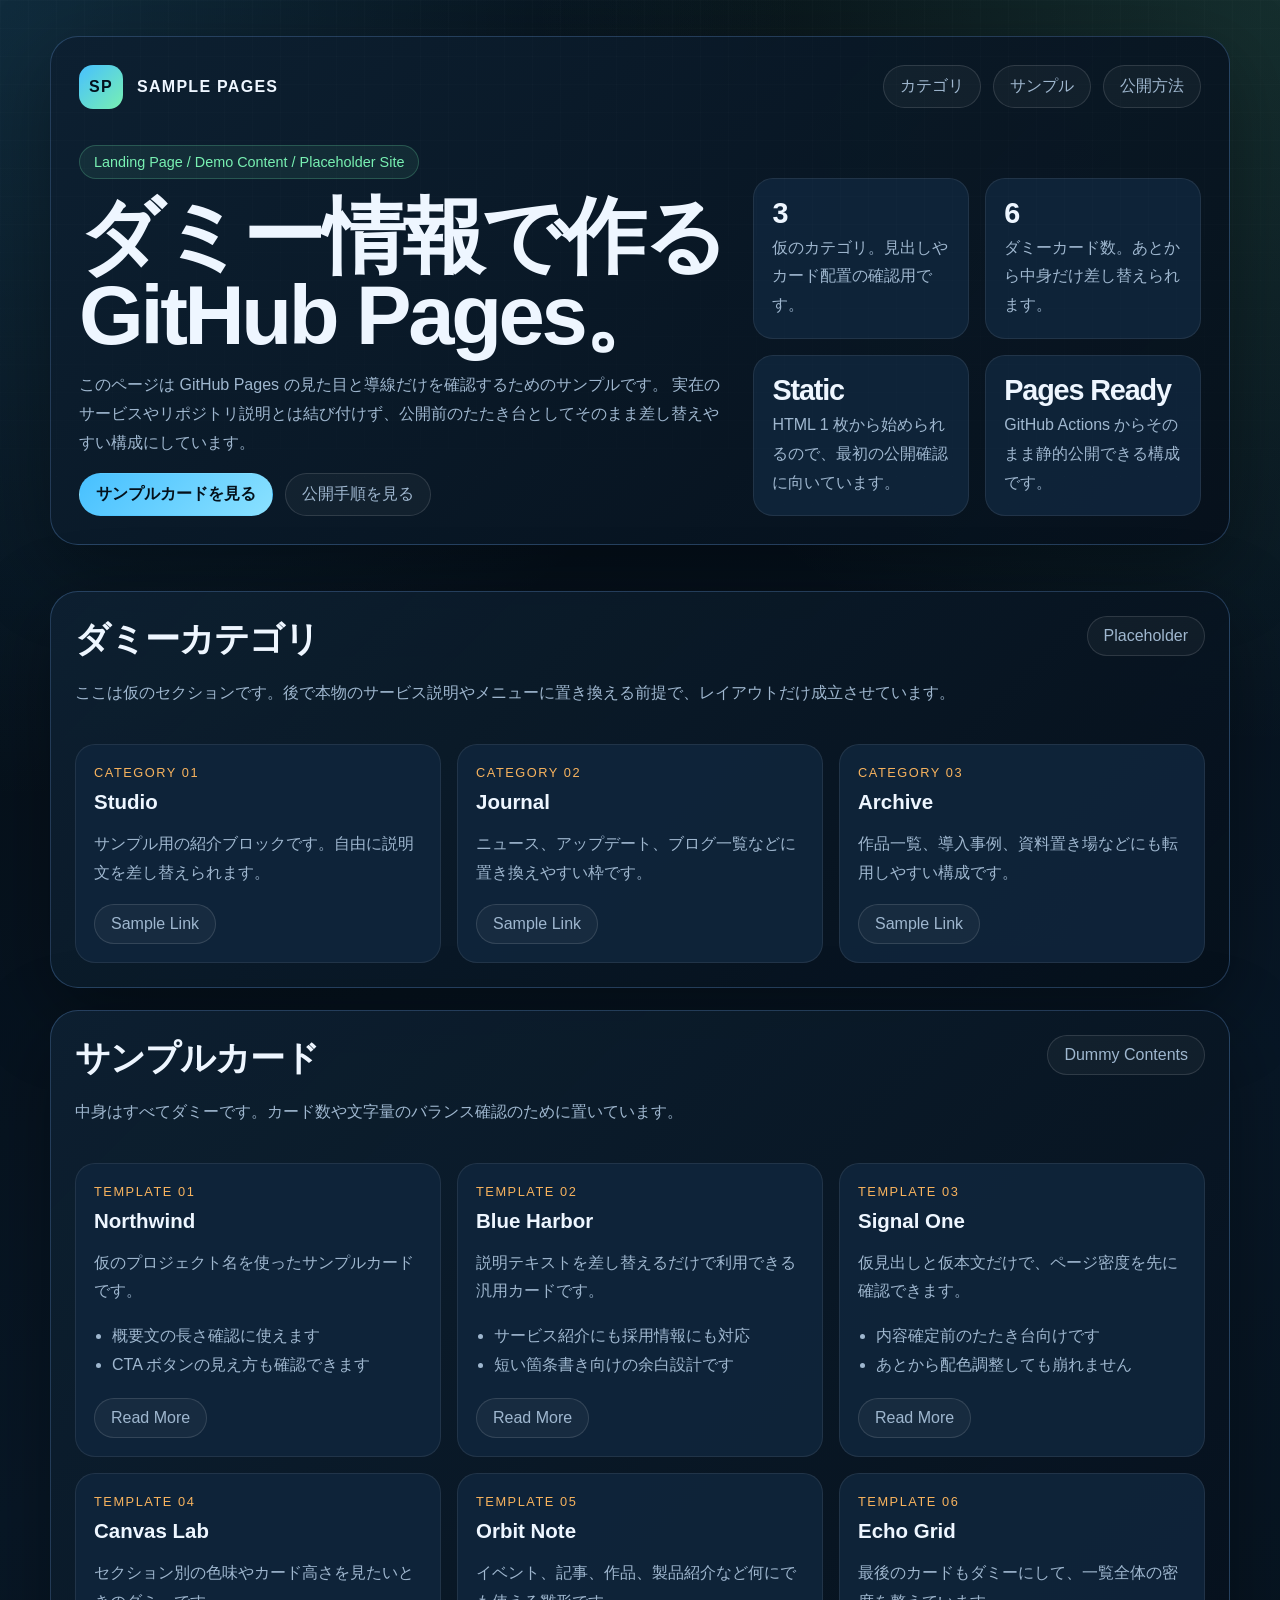
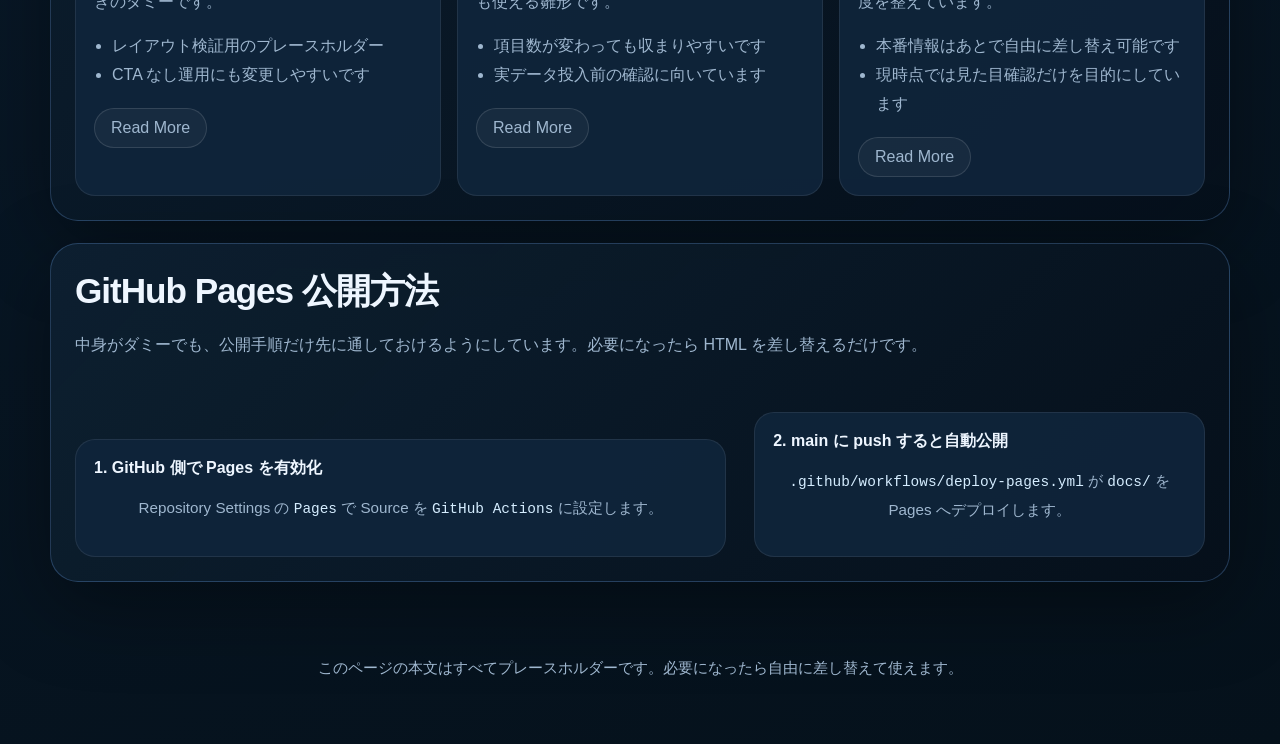
==== docs/index.html @ eaed003b "Deploy docs-only Pages artifact" ====
<!DOCTYPE html>
<html lang="ja">
<head>
  <meta charset="UTF-8">
  <meta name="viewport" content="width=device-width, initial-scale=1">
  <title>Sample Pages Site</title>
  <meta name="description" content="ダミー情報で構成したサンプル GitHub Pages">
  <style>
    :root {
      --bg: #07131f;
      --panel: rgba(10, 24, 39, 0.82);
      --panel-strong: rgba(15, 36, 58, 0.95);
      --line: rgba(120, 181, 255, 0.25);
      --text: #eef6ff;
      --muted: #9fb7cf;
      --primary: #47c0ff;
      --lime: #78f0b2;
      --amber: #f8b35e;
      --shadow: 0 24px 80px rgba(0, 0, 0, 0.35);
      --radius: 22px;
      --max: 1180px;
    }

    * { box-sizing: border-box; }
    html { scroll-behavior: smooth; }

    body {
      margin: 0;
      font-family: "Segoe UI", "Hiragino Sans", "Yu Gothic UI", sans-serif;
      color: var(--text);
      background:
        radial-gradient(circle at top left, rgba(71, 192, 255, 0.18), transparent 30%),
        radial-gradient(circle at top right, rgba(120, 240, 178, 0.14), transparent 28%),
        linear-gradient(160deg, #040b12 0%, #081726 54%, #05111b 100%);
      min-height: 100vh;
    }

    body::before {
      content: "";
      position: fixed;
      inset: 0;
      background-image:
        linear-gradient(rgba(255, 255, 255, 0.03) 1px, transparent 1px),
        linear-gradient(90deg, rgba(255, 255, 255, 0.03) 1px, transparent 1px);
      background-size: 28px 28px;
      mask-image: linear-gradient(to bottom, rgba(0, 0, 0, 0.45), transparent 85%);
      pointer-events: none;
    }

    a {
      color: inherit;
      text-decoration: none;
    }

    .wrap {
      width: min(calc(100% - 32px), var(--max));
      margin: 0 auto;
    }

    .hero {
      padding: 36px 0 24px;
    }

    .hero-shell,
    .section-card {
      border: 1px solid var(--line);
      border-radius: 28px;
      background: linear-gradient(135deg, rgba(13, 32, 49, 0.96), rgba(6, 16, 27, 0.9));
      box-shadow: var(--shadow);
      overflow: hidden;
    }

    .hero-shell {
      padding: 28px;
    }

    .nav,
    .section-head {
      display: flex;
      justify-content: space-between;
      gap: 16px;
      align-items: flex-start;
    }

    .brand {
      display: flex;
      align-items: center;
      gap: 14px;
      font-weight: 700;
      letter-spacing: 0.08em;
      text-transform: uppercase;
    }

    .brand-mark {
      width: 44px;
      height: 44px;
      border-radius: 14px;
      display: grid;
      place-items: center;
      background: linear-gradient(135deg, var(--primary), var(--lime));
      color: #03111d;
    }

    .nav-links,
    .hero-actions {
      display: flex;
      flex-wrap: wrap;
      gap: 12px;
    }

    .pill,
    .button,
    .card-link {
      display: inline-flex;
      align-items: center;
      gap: 8px;
      border: 1px solid rgba(255, 255, 255, 0.12);
      border-radius: 999px;
      padding: 10px 16px;
      color: var(--muted);
      background: rgba(255, 255, 255, 0.04);
    }

    .button.primary {
      color: #04111b;
      font-weight: 700;
      background: linear-gradient(135deg, var(--primary), #8ae1ff);
      border-color: transparent;
    }

    .hero-grid,
    .publish-grid {
      display: grid;
      grid-template-columns: 1.3fr 0.9fr;
      gap: 28px;
      align-items: end;
      margin-top: 36px;
    }

    .eyebrow {
      display: inline-flex;
      align-items: center;
      border: 1px solid rgba(120, 240, 178, 0.22);
      border-radius: 999px;
      padding: 8px 14px;
      color: var(--lime);
      background: rgba(120, 240, 178, 0.08);
      font-size: 0.9rem;
    }

    h1 {
      margin: 18px 0 14px;
      font-size: clamp(2.6rem, 7vw, 5.2rem);
      line-height: 0.95;
      letter-spacing: -0.04em;
    }

    h2 {
      margin: 0 0 8px;
      font-size: clamp(1.6rem, 3vw, 2.2rem);
      letter-spacing: -0.03em;
    }

    .lead,
    .section-head p,
    .metric span,
    .card p,
    .card li,
    .footer-note {
      color: var(--muted);
      line-height: 1.8;
    }

    .metrics,
    .card-grid {
      display: grid;
      gap: 16px;
    }

    .metrics {
      grid-template-columns: repeat(2, minmax(0, 1fr));
    }

    .metric,
    .card,
    .publish-step {
      border-radius: 20px;
      padding: 18px;
      border: 1px solid rgba(255, 255, 255, 0.08);
      background: var(--panel-strong);
    }

    .metric strong {
      display: block;
      font-size: 1.8rem;
      letter-spacing: -0.04em;
      margin-bottom: 4px;
    }

    main {
      padding-bottom: 56px;
    }

    section {
      margin-top: 22px;
    }

    .section-card {
      padding: 24px;
    }

    .card-grid {
      grid-template-columns: repeat(3, minmax(0, 1fr));
      margin-top: 20px;
    }

    .label {
      display: inline-block;
      margin-bottom: 10px;
      color: var(--amber);
      font-size: 0.8rem;
      letter-spacing: 0.12em;
      text-transform: uppercase;
    }

    .card h3 {
      margin: 0 0 10px;
      font-size: 1.28rem;
    }

    .card ul {
      margin: 0 0 18px;
      padding-left: 18px;
    }

    footer {
      padding: 0 0 48px;
    }

    .footer-note {
      text-align: center;
      font-size: 0.95rem;
    }

    code {
      font-family: Consolas, "Courier New", monospace;
      font-size: 0.95em;
      color: #d5edff;
    }

    @media (max-width: 980px) {
      .hero-grid,
      .publish-grid,
      .card-grid {
        grid-template-columns: 1fr;
      }
    }

    @media (max-width: 640px) {
      .wrap {
        width: min(calc(100% - 20px), var(--max));
      }

      .hero-shell,
      .section-card {
        padding: 20px;
      }

      .metrics {
        grid-template-columns: 1fr;
      }

      .nav,
      .section-head {
        flex-direction: column;
      }
    }
  </style>
</head>
<body>
  <header class="hero">
    <div class="wrap">
      <div class="hero-shell">
        <div class="nav">
          <div class="brand">
            <div class="brand-mark">SP</div>
            <div>Sample Pages</div>
          </div>
          <div class="nav-links">
            <a class="pill" href="#categories">カテゴリ</a>
            <a class="pill" href="#samples">サンプル</a>
            <a class="pill" href="#publish">公開方法</a>
          </div>
        </div>
        <div class="hero-grid">
          <div>
            <div class="eyebrow">Landing Page / Demo Content / Placeholder Site</div>
            <h1>ダミー情報で作る<br>GitHub Pages。</h1>
            <p class="lead">
              このページは GitHub Pages の見た目と導線だけを確認するためのサンプルです。
              実在のサービスやリポジトリ説明とは結び付けず、公開前のたたき台としてそのまま差し替えやすい構成にしています。
            </p>
            <div class="hero-actions">
              <a class="button primary" href="#samples">サンプルカードを見る</a>
              <a class="button" href="#publish">公開手順を見る</a>
            </div>
          </div>
          <div class="metrics">
            <div class="metric">
              <strong>3</strong>
              <span>仮のカテゴリ。見出しやカード配置の確認用です。</span>
            </div>
            <div class="metric">
              <strong>6</strong>
              <span>ダミーカード数。あとから中身だけ差し替えられます。</span>
            </div>
            <div class="metric">
              <strong>Static</strong>
              <span>HTML 1 枚から始められるので、最初の公開確認に向いています。</span>
            </div>
            <div class="metric">
              <strong>Pages Ready</strong>
              <span>GitHub Actions からそのまま静的公開できる構成です。</span>
            </div>
          </div>
        </div>
      </div>
    </div>
  </header>

  <main class="wrap">
    <section id="categories">
      <div class="section-card">
        <div class="section-head">
          <div>
            <h2>ダミーカテゴリ</h2>
            <p>ここは仮のセクションです。後で本物のサービス説明やメニューに置き換える前提で、レイアウトだけ成立させています。</p>
          </div>
          <span class="pill">Placeholder</span>
        </div>
        <div class="card-grid">
          <article class="card">
            <span class="label">Category 01</span>
            <h3>Studio</h3>
            <p>サンプル用の紹介ブロックです。自由に説明文を差し替えられます。</p>
            <span class="card-link">Sample Link</span>
          </article>
          <article class="card">
            <span class="label">Category 02</span>
            <h3>Journal</h3>
            <p>ニュース、アップデート、ブログ一覧などに置き換えやすい枠です。</p>
            <span class="card-link">Sample Link</span>
          </article>
          <article class="card">
            <span class="label">Category 03</span>
            <h3>Archive</h3>
            <p>作品一覧、導入事例、資料置き場などにも転用しやすい構成です。</p>
            <span class="card-link">Sample Link</span>
          </article>
        </div>
      </div>
    </section>

    <section id="samples">
      <div class="section-card">
        <div class="section-head">
          <div>
            <h2>サンプルカード</h2>
            <p>中身はすべてダミーです。カード数や文字量のバランス確認のために置いています。</p>
          </div>
          <span class="pill">Dummy Contents</span>
        </div>
        <div class="card-grid">
          <article class="card">
            <span class="label">Template 01</span>
            <h3>Northwind</h3>
            <p>仮のプロジェクト名を使ったサンプルカードです。</p>
            <ul>
              <li>概要文の長さ確認に使えます</li>
              <li>CTA ボタンの見え方も確認できます</li>
            </ul>
            <span class="card-link">Read More</span>
          </article>
          <article class="card">
            <span class="label">Template 02</span>
            <h3>Blue Harbor</h3>
            <p>説明テキストを差し替えるだけで利用できる汎用カードです。</p>
            <ul>
              <li>サービス紹介にも採用情報にも対応</li>
              <li>短い箇条書き向けの余白設計です</li>
            </ul>
            <span class="card-link">Read More</span>
          </article>
          <article class="card">
            <span class="label">Template 03</span>
            <h3>Signal One</h3>
            <p>仮見出しと仮本文だけで、ページ密度を先に確認できます。</p>
            <ul>
              <li>内容確定前のたたき台向けです</li>
              <li>あとから配色調整しても崩れません</li>
            </ul>
            <span class="card-link">Read More</span>
          </article>
          <article class="card">
            <span class="label">Template 04</span>
            <h3>Canvas Lab</h3>
            <p>セクション別の色味やカード高さを見たいときのダミーです。</p>
            <ul>
              <li>レイアウト検証用のプレースホルダー</li>
              <li>CTA なし運用にも変更しやすいです</li>
            </ul>
            <span class="card-link">Read More</span>
          </article>
          <article class="card">
            <span class="label">Template 05</span>
            <h3>Orbit Note</h3>
            <p>イベント、記事、作品、製品紹介など何にでも使える雛形です。</p>
            <ul>
              <li>項目数が変わっても収まりやすいです</li>
              <li>実データ投入前の確認に向いています</li>
            </ul>
            <span class="card-link">Read More</span>
          </article>
          <article class="card">
            <span class="label">Template 06</span>
            <h3>Echo Grid</h3>
            <p>最後のカードもダミーにして、一覧全体の密度を整えています。</p>
            <ul>
              <li>本番情報はあとで自由に差し替え可能です</li>
              <li>現時点では見た目確認だけを目的にしています</li>
            </ul>
            <span class="card-link">Read More</span>
          </article>
        </div>
      </div>
    </section>

    <section id="publish">
      <div class="section-card">
        <div class="section-head">
          <div>
            <h2>GitHub Pages 公開方法</h2>
            <p>中身がダミーでも、公開手順だけ先に通しておけるようにしています。必要になったら HTML を差し替えるだけです。</p>
          </div>
        </div>
        <div class="publish-grid">
          <article class="publish-step">
            <strong>1. GitHub 側で Pages を有効化</strong>
            <p class="footer-note">
              Repository Settings の <code>Pages</code> で Source を
              <code>GitHub Actions</code> に設定します。
            </p>
          </article>
          <article class="publish-step">
            <strong>2. main に push すると自動公開</strong>
            <p class="footer-note">
              <code>.github/workflows/deploy-pages.yml</code> が <code>docs/</code> を
              Pages へデプロイします。
            </p>
          </article>
        </div>
      </div>
    </section>
  </main>

  <footer class="wrap">
    <p class="footer-note">
      このページの本文はすべてプレースホルダーです。必要になったら自由に差し替えて使えます。
    </p>
  </footer>
</body>
</html>
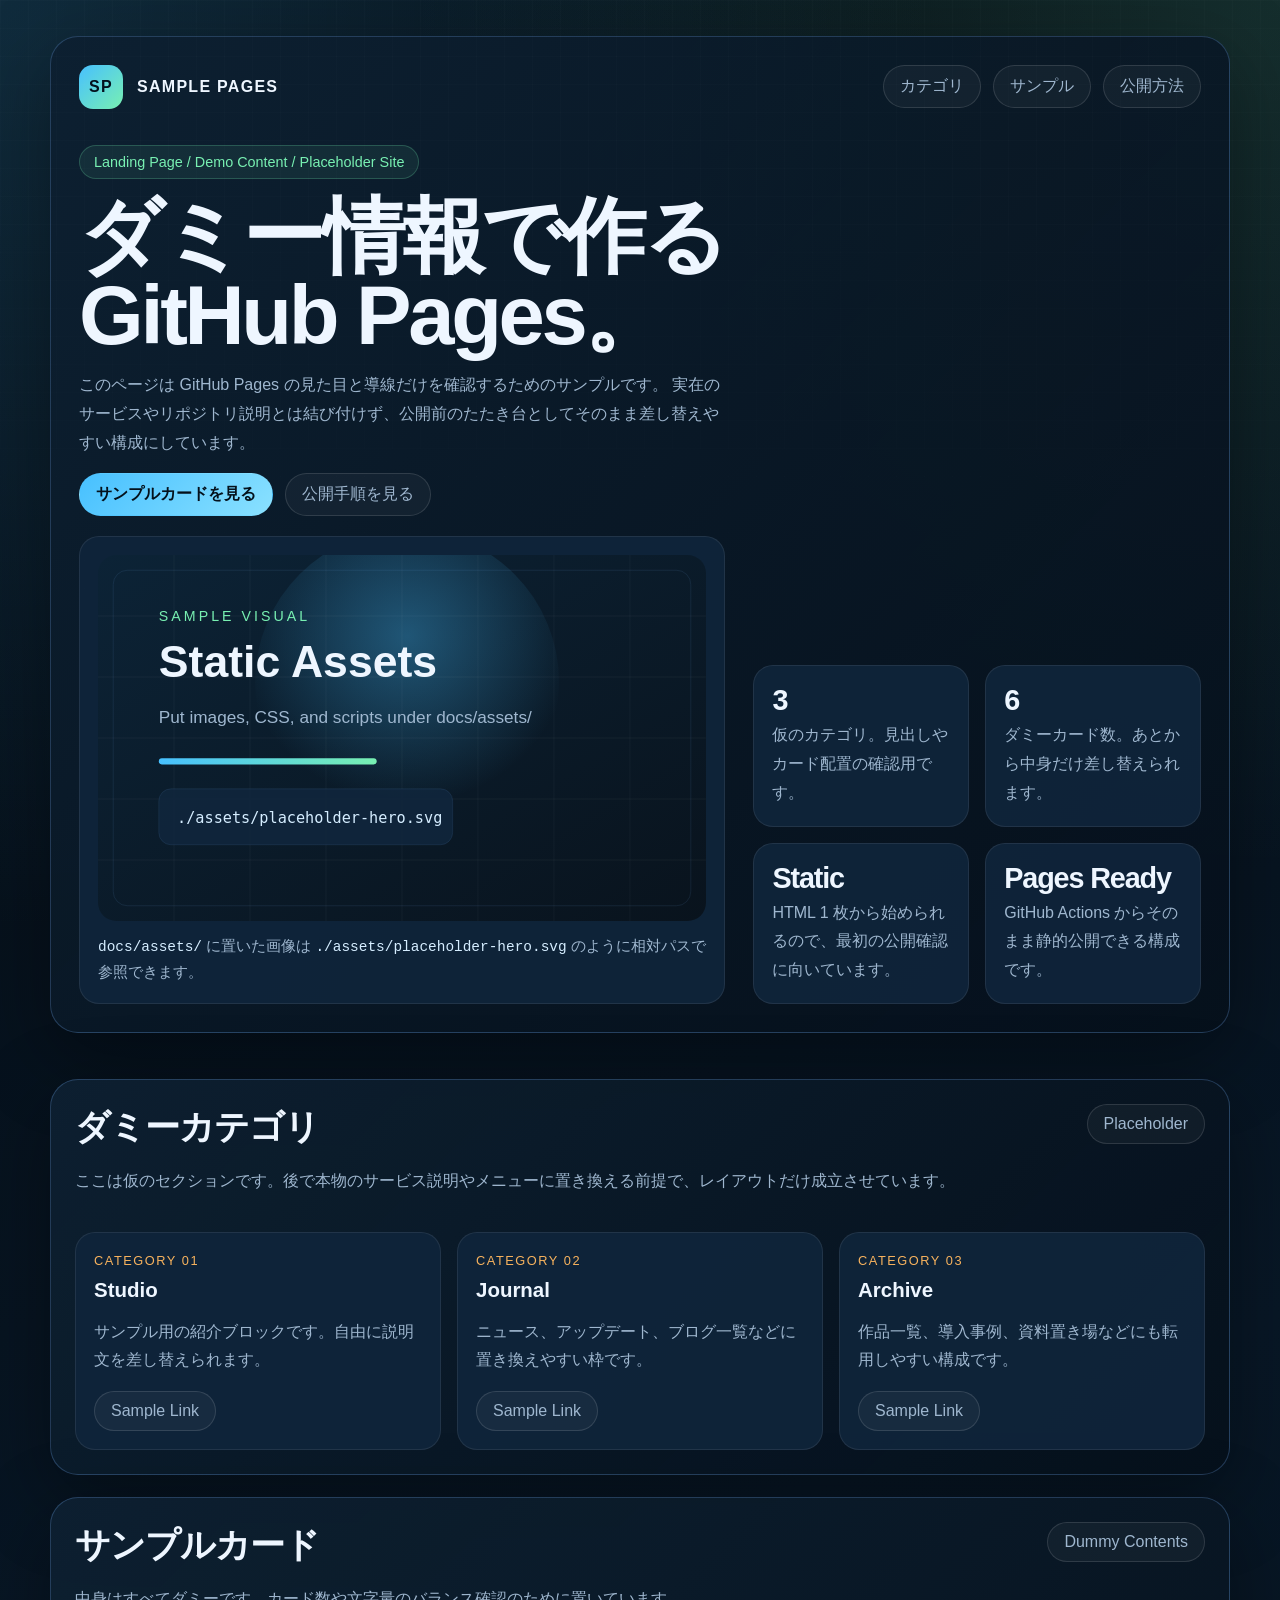
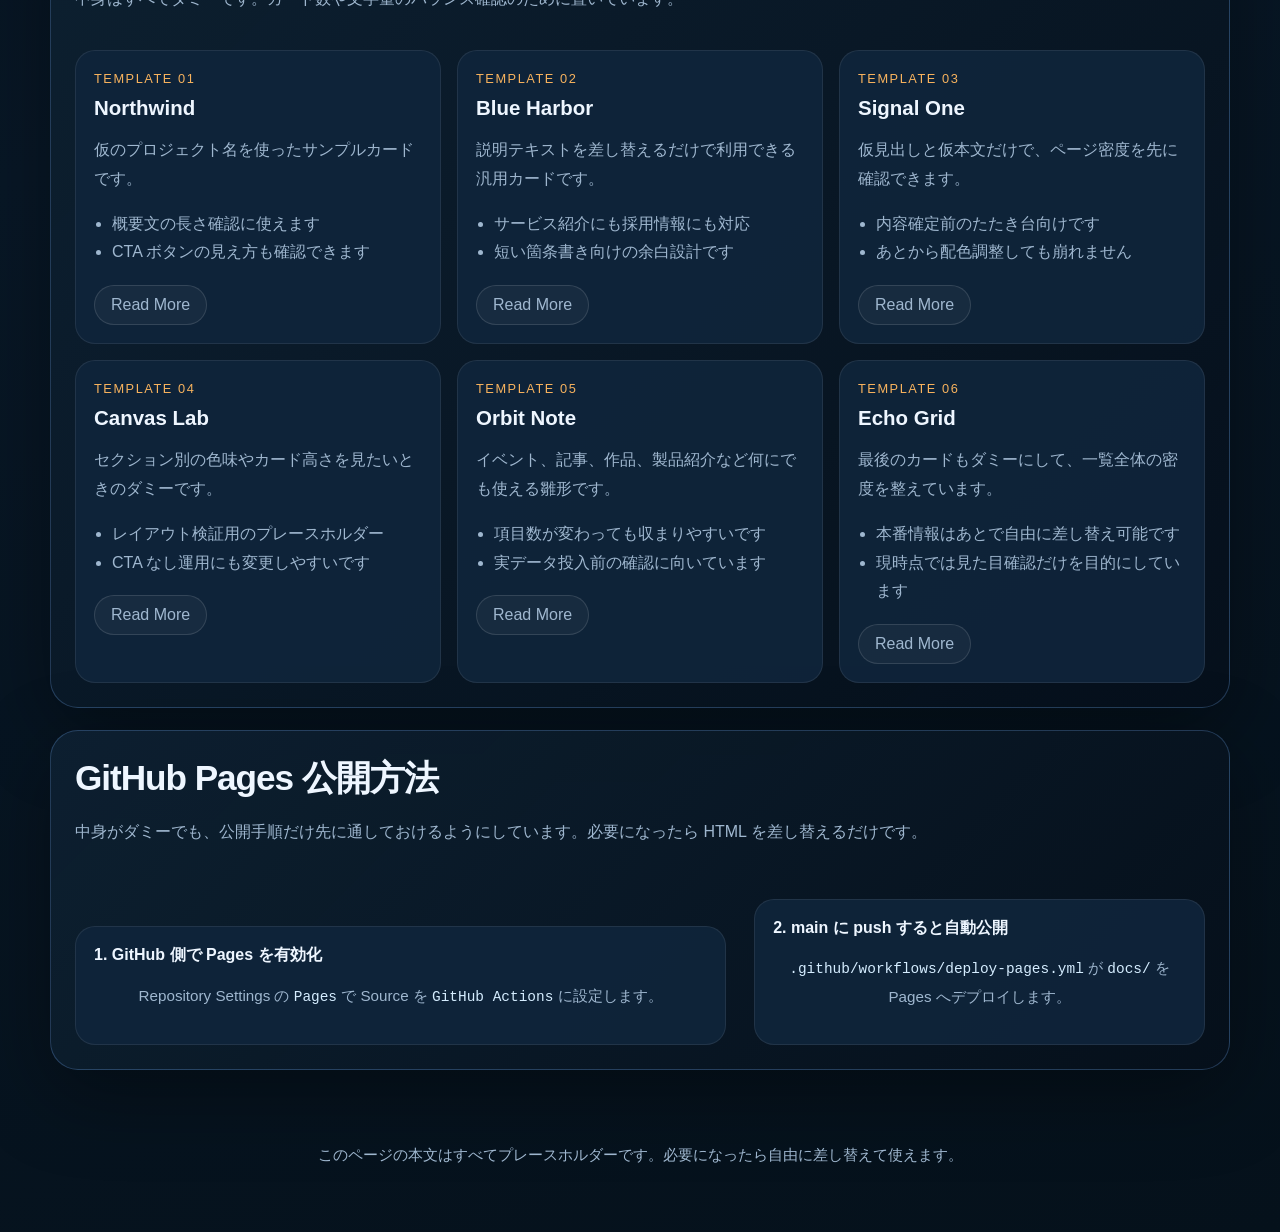
==== commit 015d33cd: "Organize Pages assets under docs assets" ====
--- a/docs/index.html
+++ b/docs/index.html
@@ -5,277 +5,7 @@
   <meta name="viewport" content="width=device-width, initial-scale=1">
   <title>Sample Pages Site</title>
   <meta name="description" content="ダミー情報で構成したサンプル GitHub Pages">
-  <style>
-    :root {
-      --bg: #07131f;
-      --panel: rgba(10, 24, 39, 0.82);
-      --panel-strong: rgba(15, 36, 58, 0.95);
-      --line: rgba(120, 181, 255, 0.25);
-      --text: #eef6ff;
-      --muted: #9fb7cf;
-      --primary: #47c0ff;
-      --lime: #78f0b2;
-      --amber: #f8b35e;
-      --shadow: 0 24px 80px rgba(0, 0, 0, 0.35);
-      --radius: 22px;
-      --max: 1180px;
-    }
-
-    * { box-sizing: border-box; }
-    html { scroll-behavior: smooth; }
-
-    body {
-      margin: 0;
-      font-family: "Segoe UI", "Hiragino Sans", "Yu Gothic UI", sans-serif;
-      color: var(--text);
-      background:
-        radial-gradient(circle at top left, rgba(71, 192, 255, 0.18), transparent 30%),
-        radial-gradient(circle at top right, rgba(120, 240, 178, 0.14), transparent 28%),
-        linear-gradient(160deg, #040b12 0%, #081726 54%, #05111b 100%);
-      min-height: 100vh;
-    }
-
-    body::before {
-      content: "";
-      position: fixed;
-      inset: 0;
-      background-image:
-        linear-gradient(rgba(255, 255, 255, 0.03) 1px, transparent 1px),
-        linear-gradient(90deg, rgba(255, 255, 255, 0.03) 1px, transparent 1px);
-      background-size: 28px 28px;
-      mask-image: linear-gradient(to bottom, rgba(0, 0, 0, 0.45), transparent 85%);
-      pointer-events: none;
-    }
-
-    a {
-      color: inherit;
-      text-decoration: none;
-    }
-
-    .wrap {
-      width: min(calc(100% - 32px), var(--max));
-      margin: 0 auto;
-    }
-
-    .hero {
-      padding: 36px 0 24px;
-    }
-
-    .hero-shell,
-    .section-card {
-      border: 1px solid var(--line);
-      border-radius: 28px;
-      background: linear-gradient(135deg, rgba(13, 32, 49, 0.96), rgba(6, 16, 27, 0.9));
-      box-shadow: var(--shadow);
-      overflow: hidden;
-    }
-
-    .hero-shell {
-      padding: 28px;
-    }
-
-    .nav,
-    .section-head {
-      display: flex;
-      justify-content: space-between;
-      gap: 16px;
-      align-items: flex-start;
-    }
-
-    .brand {
-      display: flex;
-      align-items: center;
-      gap: 14px;
-      font-weight: 700;
-      letter-spacing: 0.08em;
-      text-transform: uppercase;
-    }
-
-    .brand-mark {
-      width: 44px;
-      height: 44px;
-      border-radius: 14px;
-      display: grid;
-      place-items: center;
-      background: linear-gradient(135deg, var(--primary), var(--lime));
-      color: #03111d;
-    }
-
-    .nav-links,
-    .hero-actions {
-      display: flex;
-      flex-wrap: wrap;
-      gap: 12px;
-    }
-
-    .pill,
-    .button,
-    .card-link {
-      display: inline-flex;
-      align-items: center;
-      gap: 8px;
-      border: 1px solid rgba(255, 255, 255, 0.12);
-      border-radius: 999px;
-      padding: 10px 16px;
-      color: var(--muted);
-      background: rgba(255, 255, 255, 0.04);
-    }
-
-    .button.primary {
-      color: #04111b;
-      font-weight: 700;
-      background: linear-gradient(135deg, var(--primary), #8ae1ff);
-      border-color: transparent;
-    }
-
-    .hero-grid,
-    .publish-grid {
-      display: grid;
-      grid-template-columns: 1.3fr 0.9fr;
-      gap: 28px;
-      align-items: end;
-      margin-top: 36px;
-    }
-
-    .eyebrow {
-      display: inline-flex;
-      align-items: center;
-      border: 1px solid rgba(120, 240, 178, 0.22);
-      border-radius: 999px;
-      padding: 8px 14px;
-      color: var(--lime);
-      background: rgba(120, 240, 178, 0.08);
-      font-size: 0.9rem;
-    }
-
-    h1 {
-      margin: 18px 0 14px;
-      font-size: clamp(2.6rem, 7vw, 5.2rem);
-      line-height: 0.95;
-      letter-spacing: -0.04em;
-    }
-
-    h2 {
-      margin: 0 0 8px;
-      font-size: clamp(1.6rem, 3vw, 2.2rem);
-      letter-spacing: -0.03em;
-    }
-
-    .lead,
-    .section-head p,
-    .metric span,
-    .card p,
-    .card li,
-    .footer-note {
-      color: var(--muted);
-      line-height: 1.8;
-    }
-
-    .metrics,
-    .card-grid {
-      display: grid;
-      gap: 16px;
-    }
-
-    .metrics {
-      grid-template-columns: repeat(2, minmax(0, 1fr));
-    }
-
-    .metric,
-    .card,
-    .publish-step {
-      border-radius: 20px;
-      padding: 18px;
-      border: 1px solid rgba(255, 255, 255, 0.08);
-      background: var(--panel-strong);
-    }
-
-    .metric strong {
-      display: block;
-      font-size: 1.8rem;
-      letter-spacing: -0.04em;
-      margin-bottom: 4px;
-    }
-
-    main {
-      padding-bottom: 56px;
-    }
-
-    section {
-      margin-top: 22px;
-    }
-
-    .section-card {
-      padding: 24px;
-    }
-
-    .card-grid {
-      grid-template-columns: repeat(3, minmax(0, 1fr));
-      margin-top: 20px;
-    }
-
-    .label {
-      display: inline-block;
-      margin-bottom: 10px;
-      color: var(--amber);
-      font-size: 0.8rem;
-      letter-spacing: 0.12em;
-      text-transform: uppercase;
-    }
-
-    .card h3 {
-      margin: 0 0 10px;
-      font-size: 1.28rem;
-    }
-
-    .card ul {
-      margin: 0 0 18px;
-      padding-left: 18px;
-    }
-
-    footer {
-      padding: 0 0 48px;
-    }
-
-    .footer-note {
-      text-align: center;
-      font-size: 0.95rem;
-    }
-
-    code {
-      font-family: Consolas, "Courier New", monospace;
-      font-size: 0.95em;
-      color: #d5edff;
-    }
-
-    @media (max-width: 980px) {
-      .hero-grid,
-      .publish-grid,
-      .card-grid {
-        grid-template-columns: 1fr;
-      }
-    }
-
-    @media (max-width: 640px) {
-      .wrap {
-        width: min(calc(100% - 20px), var(--max));
-      }
-
-      .hero-shell,
-      .section-card {
-        padding: 20px;
-      }
-
-      .metrics {
-        grid-template-columns: 1fr;
-      }
-
-      .nav,
-      .section-head {
-        flex-direction: column;
-      }
-    }
-  </style>
+  <link rel="stylesheet" href="./assets/styles.css">
 </head>
 <body>
   <header class="hero">
@@ -304,6 +34,10 @@
               <a class="button primary" href="#samples">サンプルカードを見る</a>
               <a class="button" href="#publish">公開手順を見る</a>
             </div>
+            <div class="hero-visual">
+              <img src="./assets/placeholder-hero.svg" alt="assets フォルダに置いたダミー画像の例">
+              <p><code>docs/assets/</code> に置いた画像は <code>./assets/placeholder-hero.svg</code> のように相対パスで参照できます。</p>
+            </div>
           </div>
           <div class="metrics">
             <div class="metric">
--- a/docs/assets/styles.css
+++ b/docs/assets/styles.css
@@ -0,0 +1,288 @@
+:root {
+  --bg: #07131f;
+  --panel: rgba(10, 24, 39, 0.82);
+  --panel-strong: rgba(15, 36, 58, 0.95);
+  --line: rgba(120, 181, 255, 0.25);
+  --text: #eef6ff;
+  --muted: #9fb7cf;
+  --primary: #47c0ff;
+  --lime: #78f0b2;
+  --amber: #f8b35e;
+  --shadow: 0 24px 80px rgba(0, 0, 0, 0.35);
+  --radius: 22px;
+  --max: 1180px;
+}
+
+* { box-sizing: border-box; }
+html { scroll-behavior: smooth; }
+
+body {
+  margin: 0;
+  font-family: "Segoe UI", "Hiragino Sans", "Yu Gothic UI", sans-serif;
+  color: var(--text);
+  background:
+    radial-gradient(circle at top left, rgba(71, 192, 255, 0.18), transparent 30%),
+    radial-gradient(circle at top right, rgba(120, 240, 178, 0.14), transparent 28%),
+    linear-gradient(160deg, #040b12 0%, #081726 54%, #05111b 100%);
+  min-height: 100vh;
+}
+
+body::before {
+  content: "";
+  position: fixed;
+  inset: 0;
+  background-image:
+    linear-gradient(rgba(255, 255, 255, 0.03) 1px, transparent 1px),
+    linear-gradient(90deg, rgba(255, 255, 255, 0.03) 1px, transparent 1px);
+  background-size: 28px 28px;
+  mask-image: linear-gradient(to bottom, rgba(0, 0, 0, 0.45), transparent 85%);
+  pointer-events: none;
+}
+
+a {
+  color: inherit;
+  text-decoration: none;
+}
+
+.wrap {
+  width: min(calc(100% - 32px), var(--max));
+  margin: 0 auto;
+}
+
+.hero {
+  padding: 36px 0 24px;
+}
+
+.hero-shell,
+.section-card {
+  border: 1px solid var(--line);
+  border-radius: 28px;
+  background: linear-gradient(135deg, rgba(13, 32, 49, 0.96), rgba(6, 16, 27, 0.9));
+  box-shadow: var(--shadow);
+  overflow: hidden;
+}
+
+.hero-shell {
+  padding: 28px;
+}
+
+.nav,
+.section-head {
+  display: flex;
+  justify-content: space-between;
+  gap: 16px;
+  align-items: flex-start;
+}
+
+.brand {
+  display: flex;
+  align-items: center;
+  gap: 14px;
+  font-weight: 700;
+  letter-spacing: 0.08em;
+  text-transform: uppercase;
+}
+
+.brand-mark {
+  width: 44px;
+  height: 44px;
+  border-radius: 14px;
+  display: grid;
+  place-items: center;
+  background: linear-gradient(135deg, var(--primary), var(--lime));
+  color: #03111d;
+}
+
+.nav-links,
+.hero-actions {
+  display: flex;
+  flex-wrap: wrap;
+  gap: 12px;
+}
+
+.pill,
+.button,
+.card-link {
+  display: inline-flex;
+  align-items: center;
+  gap: 8px;
+  border: 1px solid rgba(255, 255, 255, 0.12);
+  border-radius: 999px;
+  padding: 10px 16px;
+  color: var(--muted);
+  background: rgba(255, 255, 255, 0.04);
+}
+
+.button.primary {
+  color: #04111b;
+  font-weight: 700;
+  background: linear-gradient(135deg, var(--primary), #8ae1ff);
+  border-color: transparent;
+}
+
+.hero-grid,
+.publish-grid {
+  display: grid;
+  grid-template-columns: 1.3fr 0.9fr;
+  gap: 28px;
+  align-items: end;
+  margin-top: 36px;
+}
+
+.eyebrow {
+  display: inline-flex;
+  align-items: center;
+  border: 1px solid rgba(120, 240, 178, 0.22);
+  border-radius: 999px;
+  padding: 8px 14px;
+  color: var(--lime);
+  background: rgba(120, 240, 178, 0.08);
+  font-size: 0.9rem;
+}
+
+h1 {
+  margin: 18px 0 14px;
+  font-size: clamp(2.6rem, 7vw, 5.2rem);
+  line-height: 0.95;
+  letter-spacing: -0.04em;
+}
+
+h2 {
+  margin: 0 0 8px;
+  font-size: clamp(1.6rem, 3vw, 2.2rem);
+  letter-spacing: -0.03em;
+}
+
+.lead,
+.section-head p,
+.metric span,
+.card p,
+.card li,
+.footer-note {
+  color: var(--muted);
+  line-height: 1.8;
+}
+
+.metrics,
+.card-grid {
+  display: grid;
+  gap: 16px;
+}
+
+.metrics {
+  grid-template-columns: repeat(2, minmax(0, 1fr));
+}
+
+.metric,
+.card,
+.publish-step,
+.hero-visual {
+  border-radius: 20px;
+  padding: 18px;
+  border: 1px solid rgba(255, 255, 255, 0.08);
+  background: var(--panel-strong);
+}
+
+.metric strong {
+  display: block;
+  font-size: 1.8rem;
+  letter-spacing: -0.04em;
+  margin-bottom: 4px;
+}
+
+.hero-visual {
+  margin-top: 20px;
+}
+
+.hero-visual img {
+  display: block;
+  width: 100%;
+  height: auto;
+  border-radius: 14px;
+}
+
+.hero-visual p {
+  margin: 12px 0 0;
+  color: var(--muted);
+  line-height: 1.7;
+  font-size: 0.95rem;
+}
+
+main {
+  padding-bottom: 56px;
+}
+
+section {
+  margin-top: 22px;
+}
+
+.section-card {
+  padding: 24px;
+}
+
+.card-grid {
+  grid-template-columns: repeat(3, minmax(0, 1fr));
+  margin-top: 20px;
+}
+
+.label {
+  display: inline-block;
+  margin-bottom: 10px;
+  color: var(--amber);
+  font-size: 0.8rem;
+  letter-spacing: 0.12em;
+  text-transform: uppercase;
+}
+
+.card h3 {
+  margin: 0 0 10px;
+  font-size: 1.28rem;
+}
+
+.card ul {
+  margin: 0 0 18px;
+  padding-left: 18px;
+}
+
+footer {
+  padding: 0 0 48px;
+}
+
+.footer-note {
+  text-align: center;
+  font-size: 0.95rem;
+}
+
+code {
+  font-family: Consolas, "Courier New", monospace;
+  font-size: 0.95em;
+  color: #d5edff;
+}
+
+@media (max-width: 980px) {
+  .hero-grid,
+  .publish-grid,
+  .card-grid {
+    grid-template-columns: 1fr;
+  }
+}
+
+@media (max-width: 640px) {
+  .wrap {
+    width: min(calc(100% - 20px), var(--max));
+  }
+
+  .hero-shell,
+  .section-card {
+    padding: 20px;
+  }
+
+  .metrics {
+    grid-template-columns: 1fr;
+  }
+
+  .nav,
+  .section-head {
+    flex-direction: column;
+  }
+}
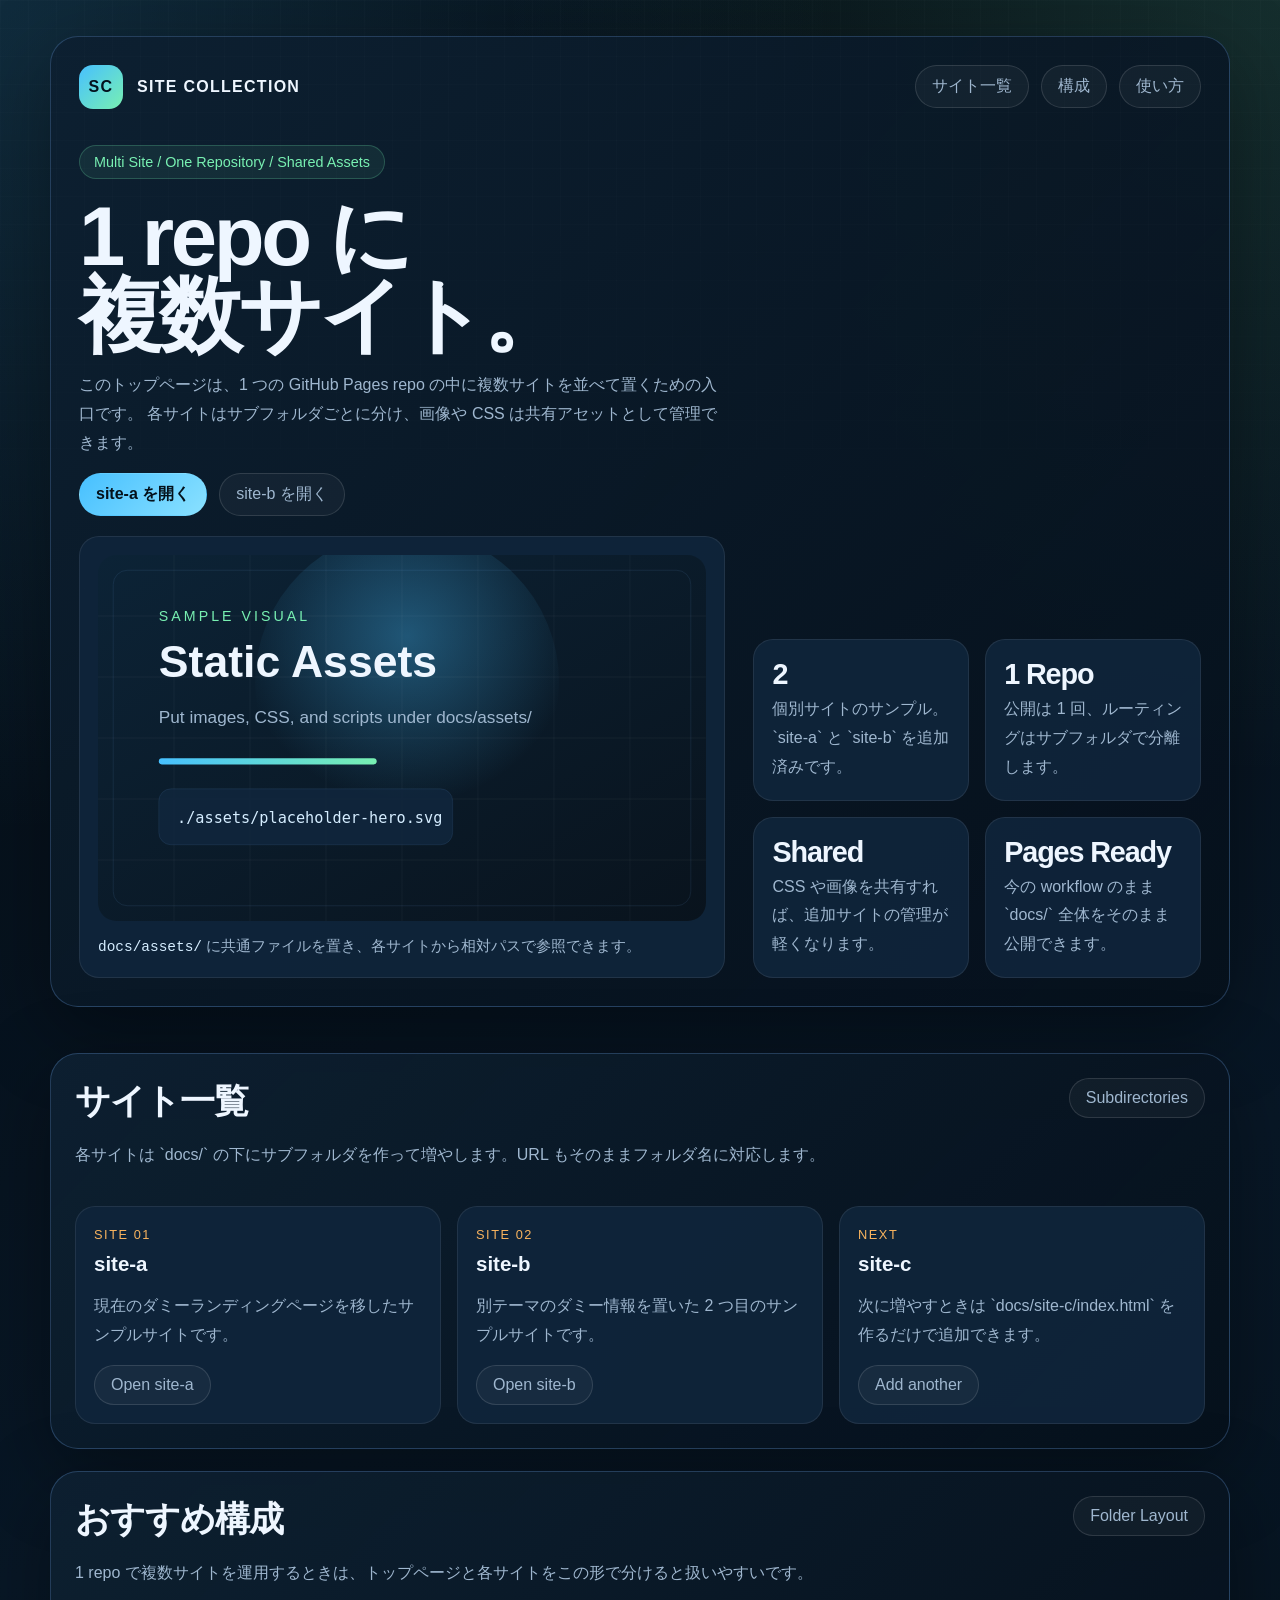
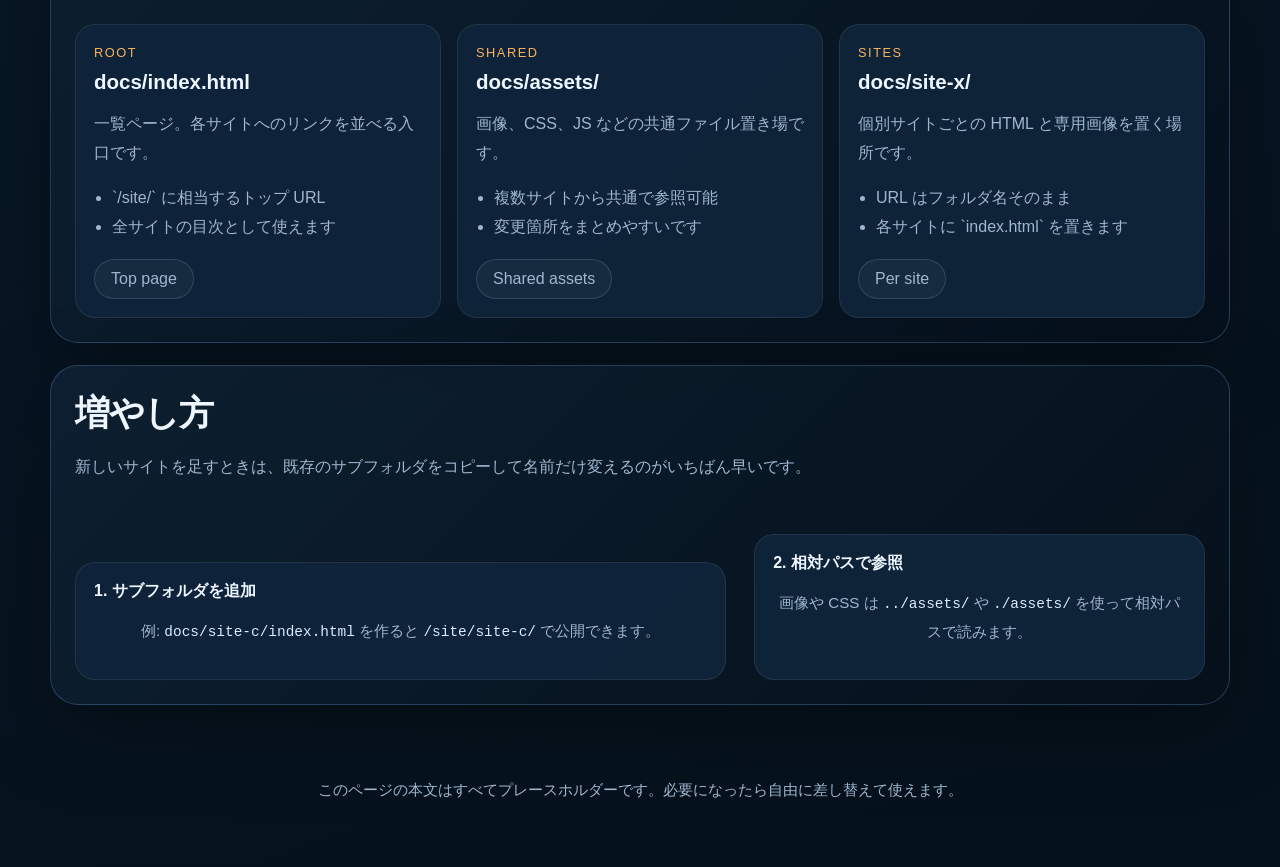
==== commit e06cb634: "Organize Pages repo for multiple sites" ====
--- a/docs/index.html
+++ b/docs/index.html
@@ -3,8 +3,8 @@
 <head>
   <meta charset="UTF-8">
   <meta name="viewport" content="width=device-width, initial-scale=1">
-  <title>Sample Pages Site</title>
-  <meta name="description" content="ダミー情報で構成したサンプル GitHub Pages">
+  <title>Sample Site Collection</title>
+  <meta name="description" content="1 repo に複数の GitHub Pages 用サイトを置くためのサンプル入口ページ">
   <link rel="stylesheet" href="./assets/styles.css">
 </head>
 <body>
@@ -13,48 +13,48 @@
       <div class="hero-shell">
         <div class="nav">
           <div class="brand">
-            <div class="brand-mark">SP</div>
-            <div>Sample Pages</div>
+            <div class="brand-mark">SC</div>
+            <div>Site Collection</div>
           </div>
           <div class="nav-links">
-            <a class="pill" href="#categories">カテゴリ</a>
-            <a class="pill" href="#samples">サンプル</a>
-            <a class="pill" href="#publish">公開方法</a>
+            <a class="pill" href="#sites">サイト一覧</a>
+            <a class="pill" href="#structure">構成</a>
+            <a class="pill" href="#usage">使い方</a>
           </div>
         </div>
         <div class="hero-grid">
           <div>
-            <div class="eyebrow">Landing Page / Demo Content / Placeholder Site</div>
-            <h1>ダミー情報で作る<br>GitHub Pages。</h1>
+            <div class="eyebrow">Multi Site / One Repository / Shared Assets</div>
+            <h1>1 repo に<br>複数サイト。</h1>
             <p class="lead">
-              このページは GitHub Pages の見た目と導線だけを確認するためのサンプルです。
-              実在のサービスやリポジトリ説明とは結び付けず、公開前のたたき台としてそのまま差し替えやすい構成にしています。
+              このトップページは、1 つの GitHub Pages repo の中に複数サイトを並べて置くための入口です。
+              各サイトはサブフォルダごとに分け、画像や CSS は共有アセットとして管理できます。
             </p>
             <div class="hero-actions">
-              <a class="button primary" href="#samples">サンプルカードを見る</a>
-              <a class="button" href="#publish">公開手順を見る</a>
+              <a class="button primary" href="./site-a/">site-a を開く</a>
+              <a class="button" href="./site-b/">site-b を開く</a>
             </div>
             <div class="hero-visual">
               <img src="./assets/placeholder-hero.svg" alt="assets フォルダに置いたダミー画像の例">
-              <p><code>docs/assets/</code> に置いた画像は <code>./assets/placeholder-hero.svg</code> のように相対パスで参照できます。</p>
+              <p><code>docs/assets/</code> に共通ファイルを置き、各サイトから相対パスで参照できます。</p>
             </div>
           </div>
           <div class="metrics">
             <div class="metric">
-              <strong>3</strong>
-              <span>仮のカテゴリ。見出しやカード配置の確認用です。</span>
+              <strong>2</strong>
+              <span>個別サイトのサンプル。`site-a` と `site-b` を追加済みです。</span>
             </div>
             <div class="metric">
-              <strong>6</strong>
-              <span>ダミーカード数。あとから中身だけ差し替えられます。</span>
+              <strong>1 Repo</strong>
+              <span>公開は 1 回、ルーティングはサブフォルダで分離します。</span>
             </div>
             <div class="metric">
-              <strong>Static</strong>
-              <span>HTML 1 枚から始められるので、最初の公開確認に向いています。</span>
+              <strong>Shared</strong>
+              <span>CSS や画像を共有すれば、追加サイトの管理が軽くなります。</span>
             </div>
             <div class="metric">
               <strong>Pages Ready</strong>
-              <span>GitHub Actions からそのまま静的公開できる構成です。</span>
+              <span>今の workflow のまま `docs/` 全体をそのまま公開できます。</span>
             </div>
           </div>
         </div>
@@ -63,133 +63,103 @@
   </header>
 
   <main class="wrap">
-    <section id="categories">
+    <section id="sites">
       <div class="section-card">
         <div class="section-head">
           <div>
-            <h2>ダミーカテゴリ</h2>
-            <p>ここは仮のセクションです。後で本物のサービス説明やメニューに置き換える前提で、レイアウトだけ成立させています。</p>
+            <h2>サイト一覧</h2>
+            <p>各サイトは `docs/` の下にサブフォルダを作って増やします。URL もそのままフォルダ名に対応します。</p>
           </div>
-          <span class="pill">Placeholder</span>
+          <span class="pill">Subdirectories</span>
         </div>
         <div class="card-grid">
           <article class="card">
-            <span class="label">Category 01</span>
-            <h3>Studio</h3>
-            <p>サンプル用の紹介ブロックです。自由に説明文を差し替えられます。</p>
-            <span class="card-link">Sample Link</span>
+            <span class="label">Site 01</span>
+            <h3>site-a</h3>
+            <p>現在のダミーランディングページを移したサンプルサイトです。</p>
+            <a class="card-link" href="./site-a/">Open site-a</a>
           </article>
           <article class="card">
-            <span class="label">Category 02</span>
-            <h3>Journal</h3>
-            <p>ニュース、アップデート、ブログ一覧などに置き換えやすい枠です。</p>
-            <span class="card-link">Sample Link</span>
+            <span class="label">Site 02</span>
+            <h3>site-b</h3>
+            <p>別テーマのダミー情報を置いた 2 つ目のサンプルサイトです。</p>
+            <a class="card-link" href="./site-b/">Open site-b</a>
           </article>
           <article class="card">
-            <span class="label">Category 03</span>
-            <h3>Archive</h3>
-            <p>作品一覧、導入事例、資料置き場などにも転用しやすい構成です。</p>
-            <span class="card-link">Sample Link</span>
+            <span class="label">Next</span>
+            <h3>site-c</h3>
+            <p>次に増やすときは `docs/site-c/index.html` を作るだけで追加できます。</p>
+            <span class="card-link">Add another</span>
           </article>
         </div>
       </div>
     </section>
 
-    <section id="samples">
+    <section id="structure">
       <div class="section-card">
         <div class="section-head">
           <div>
-            <h2>サンプルカード</h2>
-            <p>中身はすべてダミーです。カード数や文字量のバランス確認のために置いています。</p>
+            <h2>おすすめ構成</h2>
+            <p>1 repo で複数サイトを運用するときは、トップページと各サイトをこの形で分けると扱いやすいです。</p>
           </div>
-          <span class="pill">Dummy Contents</span>
+          <span class="pill">Folder Layout</span>
         </div>
         <div class="card-grid">
           <article class="card">
-            <span class="label">Template 01</span>
-            <h3>Northwind</h3>
-            <p>仮のプロジェクト名を使ったサンプルカードです。</p>
+            <span class="label">Root</span>
+            <h3>docs/index.html</h3>
+            <p>一覧ページ。各サイトへのリンクを並べる入口です。</p>
             <ul>
-              <li>概要文の長さ確認に使えます</li>
-              <li>CTA ボタンの見え方も確認できます</li>
+              <li>`/site/` に相当するトップ URL</li>
+              <li>全サイトの目次として使えます</li>
             </ul>
-            <span class="card-link">Read More</span>
+            <span class="card-link">Top page</span>
           </article>
           <article class="card">
-            <span class="label">Template 02</span>
-            <h3>Blue Harbor</h3>
-            <p>説明テキストを差し替えるだけで利用できる汎用カードです。</p>
+            <span class="label">Shared</span>
+            <h3>docs/assets/</h3>
+            <p>画像、CSS、JS などの共通ファイル置き場です。</p>
             <ul>
-              <li>サービス紹介にも採用情報にも対応</li>
-              <li>短い箇条書き向けの余白設計です</li>
+              <li>複数サイトから共通で参照可能</li>
+              <li>変更箇所をまとめやすいです</li>
             </ul>
-            <span class="card-link">Read More</span>
+            <span class="card-link">Shared assets</span>
           </article>
           <article class="card">
-            <span class="label">Template 03</span>
-            <h3>Signal One</h3>
-            <p>仮見出しと仮本文だけで、ページ密度を先に確認できます。</p>
+            <span class="label">Sites</span>
+            <h3>docs/site-x/</h3>
+            <p>個別サイトごとの HTML と専用画像を置く場所です。</p>
             <ul>
-              <li>内容確定前のたたき台向けです</li>
-              <li>あとから配色調整しても崩れません</li>
+              <li>URL はフォルダ名そのまま</li>
+              <li>各サイトに `index.html` を置きます</li>
             </ul>
-            <span class="card-link">Read More</span>
-          </article>
-          <article class="card">
-            <span class="label">Template 04</span>
-            <h3>Canvas Lab</h3>
-            <p>セクション別の色味やカード高さを見たいときのダミーです。</p>
-            <ul>
-              <li>レイアウト検証用のプレースホルダー</li>
-              <li>CTA なし運用にも変更しやすいです</li>
-            </ul>
-            <span class="card-link">Read More</span>
-          </article>
-          <article class="card">
-            <span class="label">Template 05</span>
-            <h3>Orbit Note</h3>
-            <p>イベント、記事、作品、製品紹介など何にでも使える雛形です。</p>
-            <ul>
-              <li>項目数が変わっても収まりやすいです</li>
-              <li>実データ投入前の確認に向いています</li>
-            </ul>
-            <span class="card-link">Read More</span>
-          </article>
-          <article class="card">
-            <span class="label">Template 06</span>
-            <h3>Echo Grid</h3>
-            <p>最後のカードもダミーにして、一覧全体の密度を整えています。</p>
-            <ul>
-              <li>本番情報はあとで自由に差し替え可能です</li>
-              <li>現時点では見た目確認だけを目的にしています</li>
-            </ul>
-            <span class="card-link">Read More</span>
+            <span class="card-link">Per site</span>
           </article>
         </div>
       </div>
     </section>
 
-    <section id="publish">
+    <section id="usage">
       <div class="section-card">
         <div class="section-head">
           <div>
-            <h2>GitHub Pages 公開方法</h2>
-            <p>中身がダミーでも、公開手順だけ先に通しておけるようにしています。必要になったら HTML を差し替えるだけです。</p>
+            <h2>増やし方</h2>
+            <p>新しいサイトを足すときは、既存のサブフォルダをコピーして名前だけ変えるのがいちばん早いです。</p>
           </div>
         </div>
         <div class="publish-grid">
           <article class="publish-step">
-            <strong>1. GitHub 側で Pages を有効化</strong>
+            <strong>1. サブフォルダを追加</strong>
             <p class="footer-note">
-              Repository Settings の <code>Pages</code> で Source を
-              <code>GitHub Actions</code> に設定します。
+              例: <code>docs/site-c/index.html</code> を作ると
+              <code>/site/site-c/</code> で公開できます。
             </p>
           </article>
           <article class="publish-step">
-            <strong>2. main に push すると自動公開</strong>
+            <strong>2. 相対パスで参照</strong>
             <p class="footer-note">
-              <code>.github/workflows/deploy-pages.yml</code> が <code>docs/</code> を
-              Pages へデプロイします。
+              画像や CSS は <code>../assets/</code> や
+              <code>./assets/</code> を使って相対パスで読みます。
             </p>
           </article>
         </div>
